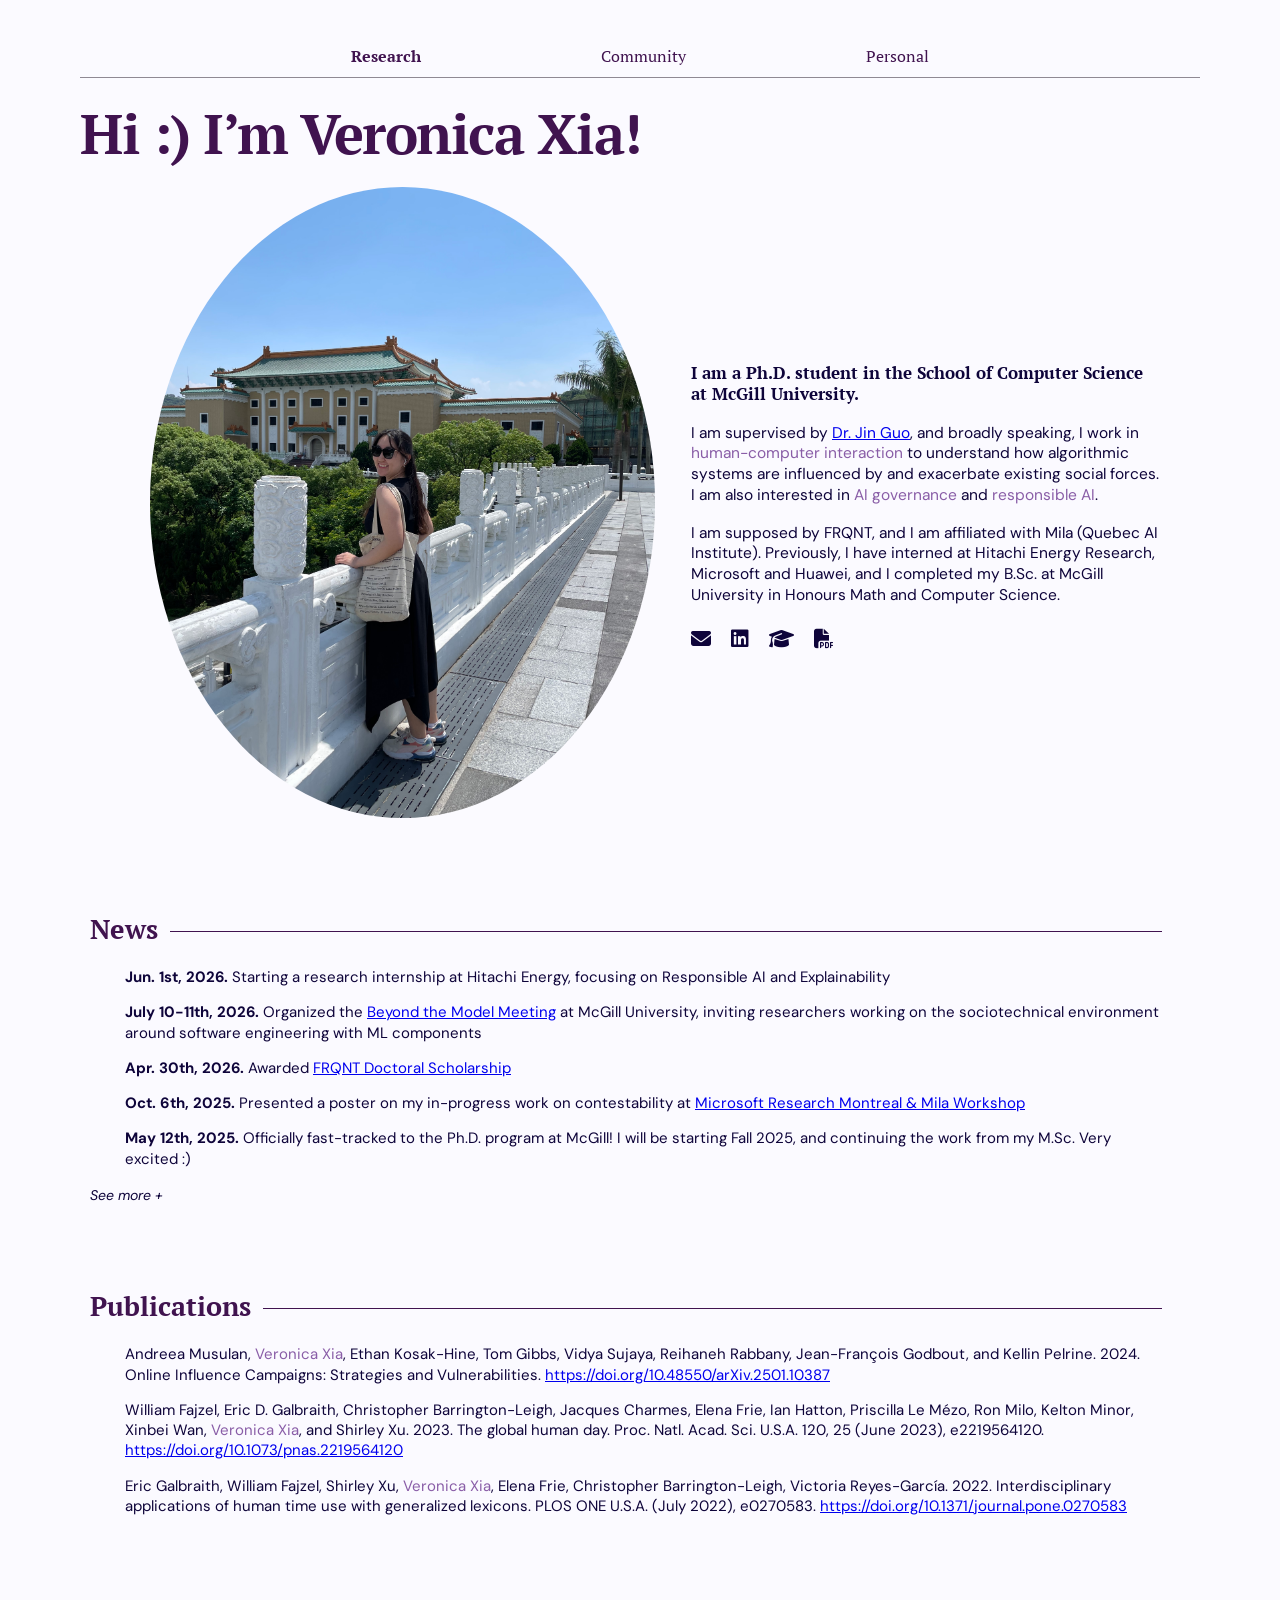
==== index.html @ de38ad65 "Index page and overall structure" ====
<!DOCTYPE html>
<html lang="en">
<head>
  <meta charset="UTF-8">
  <meta name="viewport" content="width=device-width, initial-scale=1.0">
  <title>Veronica Xia</title>
  <link rel="stylesheet" href="style.css">
  <link rel="stylesheet" href="https://cdnjs.cloudflare.com/ajax/libs/font-awesome/6.7.2/css/all.min.css">
  <base target="_blank">
</head>
<body>
  <div class="page">
    <header class="navigation-line">
      <nav class="navigation">
      <a class="navigation-selected" href="index.html">Research</a>
      <a href="community.html">Community</a>
      <a href="personal.html">Personal</a>
      </nav>
    </header>

    <main>
      <section class="intro">
        <h1 id="intro-title">Hi :) I’m Veronica Xia!</h1>
        <div class="intro-content">
          <img class="profile-photo" src="data/profile-photo.jpg">
          <div class="bio">
            <p class="bio-bold">I am a Ph.D. student in the School of Computer Science at McGill University.</p>
            <p>I am supervised by <span class="purple-text"><a href="https://www.cs.mcgill.ca/~jguo/"">Dr. Jin Guo</a></span>, and broadly speaking, I work in <span class="purple-text">human-computer interaction</span> to understand how algorithmic systems are influenced by and exacerbate existing social forces. I am also interested in <span class="purple-text">AI governance</span> and <span class="purple-text">responsible AI</span>.</p>
            <p>I am supposed by FRQNT, and I am affiliated with Mila (Quebec AI Institute). Previously, I have interned at Hitachi Energy Research, Microsoft and Huawei, and I completed my B.Sc. at McGill University in Honours Math and Computer Science.</p>
            <div class="social-links">
              <a href="mailto:veronica.xia@mail.mcgill.ca"><i class="fa-solid fa-envelope"></i></a>
              <a href="https://www.linkedin.com/in/veronicayx"><i class="fa-brands fa-linkedin"></i></a>
              <a href="https://scholar.google.ca/citations?user=LRMbqMIAAAAJ&hl=en"><i class="fa-solid fa-graduation-cap"></i></a>
              <a href="https://drive.google.com/file/d/1QotWp_2pmcUdh-Umr95PuF2S_OHMtBY3/view?usp=drive_link"><i class="fa-solid fa-file-pdf"></i></a>
            </div>
          </div>
        </div>
      </section>

      <section class="content-section news">
        <div class="section-heading">
          <h2>News</h2>
          <span class="heading-line"></span>
        </div>
        <ul class="section-list">
          <li><strong>Jun. 1st, 2026. </strong>Starting a research internship at Hitachi Energy, focusing on Responsible AI and Explainability</li>
          <li><strong>July 10-11th, 2026. </strong>Organized the <a href="https://beyond-the-model-meeting.github.io/">Beyond the Model Meeting</a> at McGill University, inviting researchers working on the sociotechnical environment around software engineering with ML components</li>
          <li><strong>Apr. 30th, 2026. </strong>Awarded <a href="https://frq.gouv.qc.ca/programme/bourses-de-doctorat-en-recherche-2026-2027-b2-volet-regulier-et-volet-reintegration-a-la-recherche/">FRQNT Doctoral Scholarship</a></li>
          <li><strong>Oct. 6th, 2025. </strong>Presented a poster on my in-progress work on contestability at <a href="https://www.microsoft.com/en-us/research/event/microsoft-research-montreal-mila-workshop/"">Microsoft Research Montreal & Mila Workshop</a></li>
          <li><strong>May 12th, 2025. </strong>Officially fast-tracked to the Ph.D. program at McGill! I will be starting Fall 2025, and continuing the work from my M.Sc. Very excited :)</li>
        </ul>
        <details class="section-list-expand">
          <summary>See more</summary>
          <ul class="section-list">
            <li><strong>May 4th-5th, 2025. </strong>Presented in-progress work on contestability at the <a href="https://beyond-the-model-meeting.github.io/">Beyond the Model Meeting</a> in Toronto, Canada</li>
            <li><strong>Apr 16th, 2025. </strong>Presented a poster about contestability in policy at the Dept. of Ethics, Equity, and Policy’s poster showcase. Poster can now be found near McConnell 226 :)</li>
            <li><strong>Apr 1st, 2025. </strong>Awarded <a href="https://nserc-crsng.canada.ca/en/funding-opportunity/canada-graduate-research-scholarship-masters-program#star2">NSERC Canadian Graduate Scholarship - Master’s</a></li>
            <li><strong>Dec 18th, 2024.. </strong>Our preprint <a href="https://arxiv.org/abs/2501.10387">“Online Influence Campaigns: Strategies and Vulnerabilities”</a>, with the Complex Data Lab at McGill, is available on arXiv</a></li>
            <li><strong>Sep 1st, 2024. </strong>Started M.Sc. in Computer Science (Thesis) at McGill University</li>
            <li><strong>Aug. 15th, 2024. </strong>Selected for the <a href="https://www.mcgill.ca/equity-ethics-policy/experiential-learning-programs/research-2-impact-scholars">Research-to-Impact Scholars Program</a> (formerly the Graduate Award Program) organized by the Dept. of Ethics, Equity and Policy</li>
            <li><strong>Apr. 1st, 2024. </strong>Awarded <a href="https://nserc-crsng.canada.ca/en/funding-opportunity/undergraduate-student-research-awards">NSERC Science Undergraduate Research Award</a></li>
          </ul>
        </details>
      </section>

      <section class="content-section publications">
        <div class="section-heading">
          <h2>Publications</h2>
          <span class="heading-line"></span>
        </div>
        <ul class="section-list">
          <li>Andreea Musulan, <span class="purple-text">Veronica Xia</span>, Ethan Kosak-Hine, Tom Gibbs, Vidya Sujaya, Reihaneh Rabbany, Jean-François Godbout, and Kellin Pelrine. 2024. Online Influence Campaigns: Strategies and Vulnerabilities. <a href="https://doi.org/10.48550/arXiv.2501.10387">https://doi.org/10.48550/arXiv.2501.10387</a></li>
          <li>William Fajzel, Eric D. Galbraith, Christopher Barrington-Leigh, Jacques Charmes, Elena Frie, Ian Hatton, Priscilla Le Mézo, Ron Milo, Kelton Minor, Xinbei Wan, <span class="purple-text">Veronica Xia</span>, and Shirley Xu. 2023. The global human day. Proc. Natl. Acad. Sci. U.S.A. 120, 25 (June 2023), e2219564120. <a href="https://doi.org/10.1073/pnas.2219564120">https://doi.org/10.1073/pnas.2219564120</a></li>
          <li>Eric Galbraith, William Fajzel, Shirley Xu, <span class="purple-text">Veronica Xia</span>, Elena Frie, Christopher Barrington-Leigh, Victoria Reyes-García. 2022. Interdisciplinary applications of human time use with generalized lexicons. PLOS ONE U.S.A. (July 2022), e0270583. <a href="https://doi.org/10.1371/journal.pone.0270583">https://doi.org/10.1371/journal.pone.0270583</a></li>
        </ul>
      </section>

    </main>

  </div>

</body>
</html>
---- style.css ----
@import url('https://fonts.googleapis.com/css2?family=DM+Sans:wght@400;500;600;700&family=PT+Serif:wght@400;700&display=swap');


/* DEFINE COLOURS */
:root {
  --purple-extra-light: #fbfaff;
  --purple-dark: #40134f;
  --purple-medium: #895da7;
  --purple-light: #d1d2f9;
  --purple-extra-dark: #0e043a;
}

/* PAGE AS A WHOLE */
* {
  box-sizing: border-box;
}

body {
  margin: 0;
  background: var(--purple-extra-light);
  color: var(--purple-extra-dark);
  font-family: 'DM Sans', sans-serif;
  font-size: 16px;
  line-height: 1.35;
}

.page {
  width: min(100% - 72px, 1120px);
  margin: 0 auto;
  padding: 42px 0 100px;
}

/* NAVIGATION BAR */

.navigation {
  display: flex;
  justify-content: center;
  align-items: center;
  gap: clamp(48px, 17vw, 180px);
  min-height: 35px;
  padding: 0 0 5px;
  color: var(--purple-dark);
  font-family: 'PT Serif', serif;
  font-size: 16px;
}

/* Line */
.navigation-line {
  border-bottom: 1px solid #8f8993;
}

.navigation span {
  white-space: nowrap;
}

.navigation-selected {
    font-weight: 700;
}

.navigation a,
.navigation a:visited,
.navigation a:hover,
.navigation a:active {
  color: inherit;
  text-decoration: none;
}

/* INTRODUCTION */
.intro {
  margin-top: 24px;
}

h1 {
  color: var(--purple-dark);
  font-family: 'PT Serif', serif;
  font-weight: 700;
  margin: 0 0 12px;
  font-size: clamp(2.5rem, 6.4vw, 3.5rem);
  line-height: 1.12;
  letter-spacing: -1.5px;
}

.intro-content {
  display: flex;
  align-items: center;
  gap: 36px;
  padding: 10px 40px;
  margin-left: 30px
}

.profile-photo {
  display: block;
  width: 50%;
  aspect-ratio: 0.80;
  object-fit: cover;
  object-position: center;
  border-radius: 50%;
}

.bio {
  padding-top: 10px;
  font-size: 15.5px;
  line-height: 1.34;
}

.bio p {
  margin: 0 0 17px;
}

.bio .bio-bold {
  font-family: 'PT Serif', serif;
  font-weight: 700;
  font-size: 17px;
  line-height: 1.25;
  margin-bottom: 18px;
}

.purple-text {
  color: var(--purple-medium);
}

.social-links {
  display: flex;
  align-items: center;
  gap: 20px;
  margin-top: 20px;
}

.social-links a {
  color: inherit;
  text-decoration: none;
  font-size: 20px;
  transition: color 0.2s ease;
}

.social-links a:hover {
  color: var(--purple);
}

/* SECTIONS */

h2 {
  color: var(--purple-dark);
  font-family: 'PT Serif', serif;
  font-weight: 700;
}

.content-section {
  margin: 86px 38px 0 10px;
}

.section-heading {
  display: flex;
  align-items: center;
  gap: 12px;
  width: 100%;
}

.section-heading h2 {
  flex: 0 0 auto;
  margin: 0;
  font-size: 27px;
  line-height: 1.15;
}

.heading-line {
  height: 1px;
  flex: 1;
  background: var(--purple-dark);
  transform: translateY(2px);
}

.section-list {
  list-style: none;
  margin: 22px 0 0;
  padding: 0 0 0 35px;
}

.section-list li {
  margin: 0 0 15px;
  font-size: 15px;
}

.section-list-expand {
  margin-top: 12px;
  text-align: left;
}

.section-list-expand summary {
  display: inline-block;
  cursor: pointer;
  font-size: 14px;
  font-style: italic;
  color: inherit;
  list-style: none;
}

.section-list-expand summary::-webkit-details-marker {
  display: none;
}

.section-list-expand summary::after {
  content: " +";
}

.section-list-expand[open] summary::after {
  content: " −";
}

.section-list-expand .news-list {
  margin-top: 16px;
  padding-left: 35px;
  text-align: left;
}



/* Smaller screens */
@media (max-width: 700px) {
  .page {
    width: min(100% - 36px, 560px);
    padding-top: 24px;
  }

  .navigation {
    gap: 0;
    justify-content: space-around;
    font-size: 15px;
  }

  .intro {
    margin-top: 24px;
  }

  h1 {
    font-size: clamp(2.2rem, 9vw, 3.2rem);
    letter-spacing: -1px;
  }

  .intro-content {
    grid-template-columns: 135px minmax(0, 1fr);
    gap: 20px;
    padding: 0;
  }

  .bio {
    padding-top: 0;
    font-size: 14px;
  }

  .bio .bio-lead {
    font-size: 15px;
  }

  .content-section {
    margin: 56px 0 0;
  }

  .section-heading h2 {
    font-size: 25px;
  }

  .news-list {
    padding-left: 18px;
  }
}

@media (max-width: 460px) {
  .intro-content {
    grid-template-columns: 1fr;
  }

  .profile-photo {
    width: 150px;
    aspect-ratio: 1;
    margin: 0 auto 4px;
  }

  .bio {
    font-size: 15px;
  }

  .see-more {
    padding-right: 4%;
  }
}
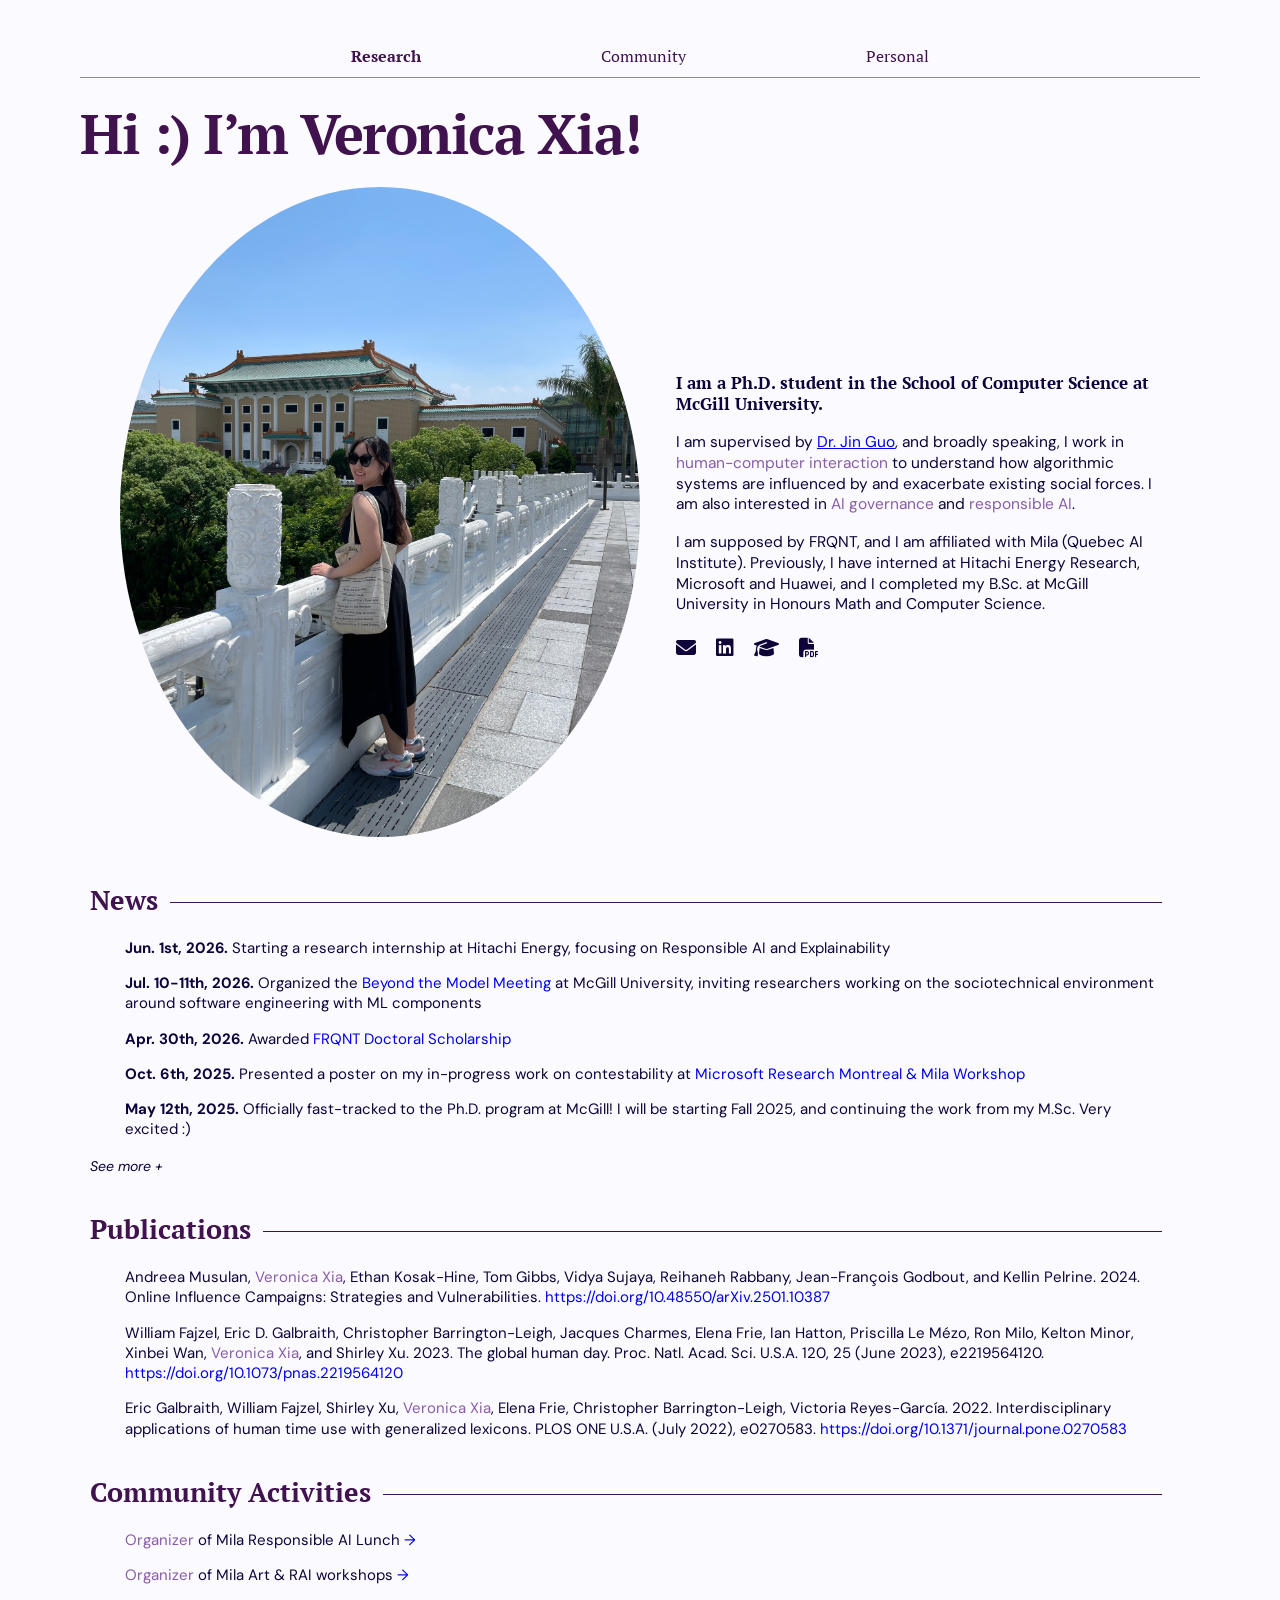
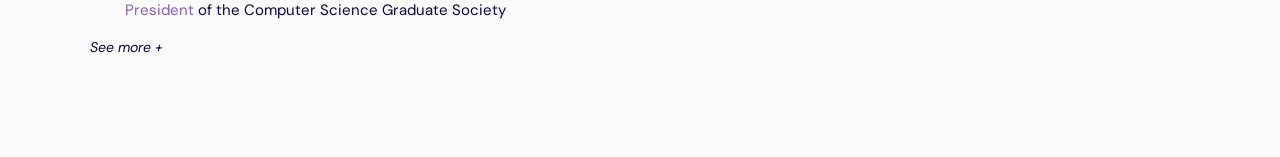
==== commit 5912bf62: "Finish community page" ====
--- a/index.html
+++ b/index.html
@@ -12,13 +12,14 @@
   <div class="page">
     <header class="navigation-line">
       <nav class="navigation">
-      <a class="navigation-selected" href="index.html">Research</a>
-      <a href="community.html">Community</a>
-      <a href="personal.html">Personal</a>
+      <a class="navigation-selected" href="index.html" target="_self">Research</a>
+      <a href="community.html" target="_self">Community</a>
+      <a href="personal.html" target="_self">Personal</a>
       </nav>
     </header>
 
     <main>
+      <!-- Introduction -->
       <section class="intro">
         <h1 id="intro-title">Hi :) I’m Veronica Xia!</h1>
         <div class="intro-content">
@@ -37,14 +38,15 @@
         </div>
       </section>
 
-      <section class="content-section news">
+      <!-- News -->
+      <section class="content-section">
         <div class="section-heading">
           <h2>News</h2>
           <span class="heading-line"></span>
         </div>
         <ul class="section-list">
           <li><strong>Jun. 1st, 2026. </strong>Starting a research internship at Hitachi Energy, focusing on Responsible AI and Explainability</li>
-          <li><strong>July 10-11th, 2026. </strong>Organized the <a href="https://beyond-the-model-meeting.github.io/">Beyond the Model Meeting</a> at McGill University, inviting researchers working on the sociotechnical environment around software engineering with ML components</li>
+          <li><strong>Jul. 10-11th, 2026. </strong>Organized the <a href="https://beyond-the-model-meeting.github.io/">Beyond the Model Meeting</a> at McGill University, inviting researchers working on the sociotechnical environment around software engineering with ML components</li>
           <li><strong>Apr. 30th, 2026. </strong>Awarded <a href="https://frq.gouv.qc.ca/programme/bourses-de-doctorat-en-recherche-2026-2027-b2-volet-regulier-et-volet-reintegration-a-la-recherche/">FRQNT Doctoral Scholarship</a></li>
           <li><strong>Oct. 6th, 2025. </strong>Presented a poster on my in-progress work on contestability at <a href="https://www.microsoft.com/en-us/research/event/microsoft-research-montreal-mila-workshop/"">Microsoft Research Montreal & Mila Workshop</a></li>
           <li><strong>May 12th, 2025. </strong>Officially fast-tracked to the Ph.D. program at McGill! I will be starting Fall 2025, and continuing the work from my M.Sc. Very excited :)</li>
@@ -55,7 +57,7 @@
             <li><strong>May 4th-5th, 2025. </strong>Presented in-progress work on contestability at the <a href="https://beyond-the-model-meeting.github.io/">Beyond the Model Meeting</a> in Toronto, Canada</li>
             <li><strong>Apr 16th, 2025. </strong>Presented a poster about contestability in policy at the Dept. of Ethics, Equity, and Policy’s poster showcase. Poster can now be found near McConnell 226 :)</li>
             <li><strong>Apr 1st, 2025. </strong>Awarded <a href="https://nserc-crsng.canada.ca/en/funding-opportunity/canada-graduate-research-scholarship-masters-program#star2">NSERC Canadian Graduate Scholarship - Master’s</a></li>
-            <li><strong>Dec 18th, 2024.. </strong>Our preprint <a href="https://arxiv.org/abs/2501.10387">“Online Influence Campaigns: Strategies and Vulnerabilities”</a>, with the Complex Data Lab at McGill, is available on arXiv</a></li>
+            <li><strong>Dec 18th, 2024. </strong>Our preprint <a href="https://arxiv.org/abs/2501.10387">“Online Influence Campaigns: Strategies and Vulnerabilities”</a>, with the Complex Data Lab at McGill, is available on arXiv</a></li>
             <li><strong>Sep 1st, 2024. </strong>Started M.Sc. in Computer Science (Thesis) at McGill University</li>
             <li><strong>Aug. 15th, 2024. </strong>Selected for the <a href="https://www.mcgill.ca/equity-ethics-policy/experiential-learning-programs/research-2-impact-scholars">Research-to-Impact Scholars Program</a> (formerly the Graduate Award Program) organized by the Dept. of Ethics, Equity and Policy</li>
             <li><strong>Apr. 1st, 2024. </strong>Awarded <a href="https://nserc-crsng.canada.ca/en/funding-opportunity/undergraduate-student-research-awards">NSERC Science Undergraduate Research Award</a></li>
@@ -63,7 +65,8 @@
         </details>
       </section>
 
-      <section class="content-section publications">
+      <!-- Publications -->
+      <section class="content-section">
         <div class="section-heading">
           <h2>Publications</h2>
           <span class="heading-line"></span>
@@ -75,6 +78,27 @@
         </ul>
       </section>
 
+      <!-- Community Activities -->
+      <section class="content-section">
+        <div class="section-heading">
+          <h2>Community Activities</h2>
+          <span class="heading-line"></span>
+        </div>
+        <ul class="section-list">
+          <li><span class="purple-text">Organizer</span> of Mila Responsible AI Lunch <a href="community.html#rai-lunches" target="_self"><span class="arrow">→</span></a></li>
+          <li><span class="purple-text">Organizer</span> of Mila Art & RAI workshops <a href="community.html#art-rai-workshops" target="_self"><span class="arrow">→</span></a></li>
+          <li><span class="purple-text">President</span> of the Computer Science Graduate Society</li>
+        </ul>
+         <details class="section-list-expand">
+          <summary>See more</summary>
+          <ul class="section-list">
+            <li><strong>2026. </strong><span class="purple-text">Organizer</span> of Beyond the Model Meeting 2026 <a href="https://beyond-the-model-meeting.github.io/"><span class="arrow">→</span></a></li>
+            <li><strong>2022 - 2025. </strong><span class="purple-text">Senior Advisor, President, and VP Events</span> of the McGill AI Society <a href="https://mcgillai.com/"><span class="arrow">→</span></a></li>
+            <li><strong>2021 - 2023. </strong><span class="purple-text">President and VP Communications</span> of Girls Who Code McGill</li>
+          </ul>
+        </details>
+      </section>
+
     </main>
 
   </div>
--- a/style.css
+++ b/style.css
@@ -85,7 +85,6 @@
   align-items: center;
   gap: 36px;
   padding: 10px 40px;
-  margin-left: 30px
 }
 
 .profile-photo {
@@ -119,6 +118,19 @@
   color: var(--purple-medium);
 }
 
+.arrow {
+  cursor: pointer;
+  text-decoration: none;
+}
+
+.section-list a {
+  text-decoration: none;
+}
+
+.section-list a:hover {
+  text-decoration: none;
+}
+
 .social-links {
   display: flex;
   align-items: center;
@@ -137,6 +149,7 @@
   color: var(--purple);
 }
 
+
 /* SECTIONS */
 
 h2 {
@@ -146,7 +159,7 @@
 }
 
 .content-section {
-  margin: 86px 38px 0 10px;
+  margin: 38px 38px 0 10px;
 }
 
 .section-heading {
@@ -207,10 +220,193 @@
   content: " −";
 }
 
-.section-list-expand .news-list {
+.section-list-expand .list {
   margin-top: 16px;
   padding-left: 35px;
   text-align: left;
+}
+
+/* WORKSHOPS */
+
+/* Each workshop */
+.event-panel {
+  border: 4px solid #400078;
+  margin: 30px 70px;
+  background: white;
+}
+
+/* Purple title area */
+.panel-header {
+  background: #400078;
+  color: white;
+  display: grid;
+  grid-template-columns: 1fr 1fr;
+  align-items: center;
+  padding: 13px 8px;
+  margin: 0;
+  min-height: 250px;
+  box-shadow: inset 0 0 0 1px white;
+}
+
+.panel-header-clickable {
+  background: #400078;
+  color: white;
+  display: grid;
+  grid-template-columns: 1fr 1fr;
+  align-items: center;
+  padding: 13px 8px;
+  margin: 0;
+  min-height: 250px;
+  box-shadow: inset 0 0 0 1px white;
+  cursor: pointer;
+}
+
+.event-title-1 h1 {
+  font-family: "PT Serif", Georgia, serif;
+  font-size: 60px;
+  color: white;
+  font-weight: 400;
+  line-height: 1.3;
+  padding-right: 25px;
+  border-right: 1px solid white;
+  text-align: right;
+}
+
+.event-details-1 {
+  padding-left: 25px;
+  font-size: 15px;
+  display: flex;
+  flex-direction: column;
+  flex-shrink: 0;
+}
+
+.event-details-1 a {
+  display: block;
+  margin-bottom: 10px;
+}
+
+.event-title-2 h1 {
+  font-family: "PT Serif", Georgia, serif;
+  font-size: 60px;
+  color: white;
+  font-weight: 400;
+  line-height: 1.3;
+  padding-left: 25px;
+  border-left: 1px solid white;
+}
+
+.event-details-2 {
+  padding-right: 25px;
+  font-size: 15px;
+  display: flex;
+  flex-direction: column;
+  flex-shrink: 0;
+  text-align: right;
+}
+
+.event-details-2 a {
+  display: block;
+  margin-bottom: 10px;
+}
+
+
+/* Workshop details: scroll vertically */
+.individual-event-content {
+  max-height: 360px;
+  overflow-y: auto;
+  padding: 24px 35px;
+  border-top: 4px solid #400078;
+}
+
+/* Each workshop listing */
+.individual-event-item {
+  display: flex;
+  align-items: center;
+  gap: 23px;
+  margin-bottom: 27px;
+}
+
+.individual-event-item:last-child {
+  margin-bottom: 0;
+}
+
+.individual-event-item img {
+  width: 140px;
+  height: 120px;
+  object-fit: cover;
+  flex-shrink: 0;
+}
+
+.individual-event-description h2,
+.individual-event-description p {
+  margin: 0;
+  font-family: "PT Serif", Georgia, serif;
+  font-size: 16px;
+  line-height: 1.3;
+}
+
+.individual-event-description h2 {
+  font-weight: 400;
+}
+
+/* Mobile layout */
+@media (max-width: 600px) {
+  body {
+    padding: 12px;
+  }
+
+  .event-panel {
+    margin-bottom: 20px;
+  }
+
+  .panel-header {
+    min-height: 170px;
+  }
+
+  .panel-header h1,
+  .panel-header h2 {
+    font-size: clamp(29px, 7vw, 44px);
+    line-height: 1.25;
+  }
+
+  .lunches-header,
+  .workshops-header {
+    gap: 10px;
+    padding: 15px 8px;
+  }
+
+  .event-nav {
+    padding-left: 9px;
+  }
+
+  .reverse-nav {
+    padding-left: 0;
+    padding-right: 9px;
+  }
+
+  .event-nav a {
+    font-size: 15px;
+  }
+
+  .workshop-content {
+    max-height: 320px;
+    padding: 20px 15px;
+  }
+
+  .workshop-item {
+    align-items: flex-start;
+    gap: 14px;
+  }
+
+  .workshop-item img {
+    width: 95px;
+    height: 95px;
+  }
+
+  .workshop-description h3,
+  .workshop-description p {
+    font-size: 14px;
+  }
 }
 
 
@@ -260,23 +456,26 @@
     font-size: 25px;
   }
 
-  .news-list {
+  .list {
     padding-left: 18px;
   }
 }
 
 @media (max-width: 460px) {
   .intro-content {
-    grid-template-columns: 1fr;
+    flex-direction: column;
+    align-items: center;
   }
 
   .profile-photo {
     width: 150px;
+    height: auto;
     aspect-ratio: 1;
     margin: 0 auto 4px;
   }
 
   .bio {
+    width: 100%;
     font-size: 15px;
   }
 
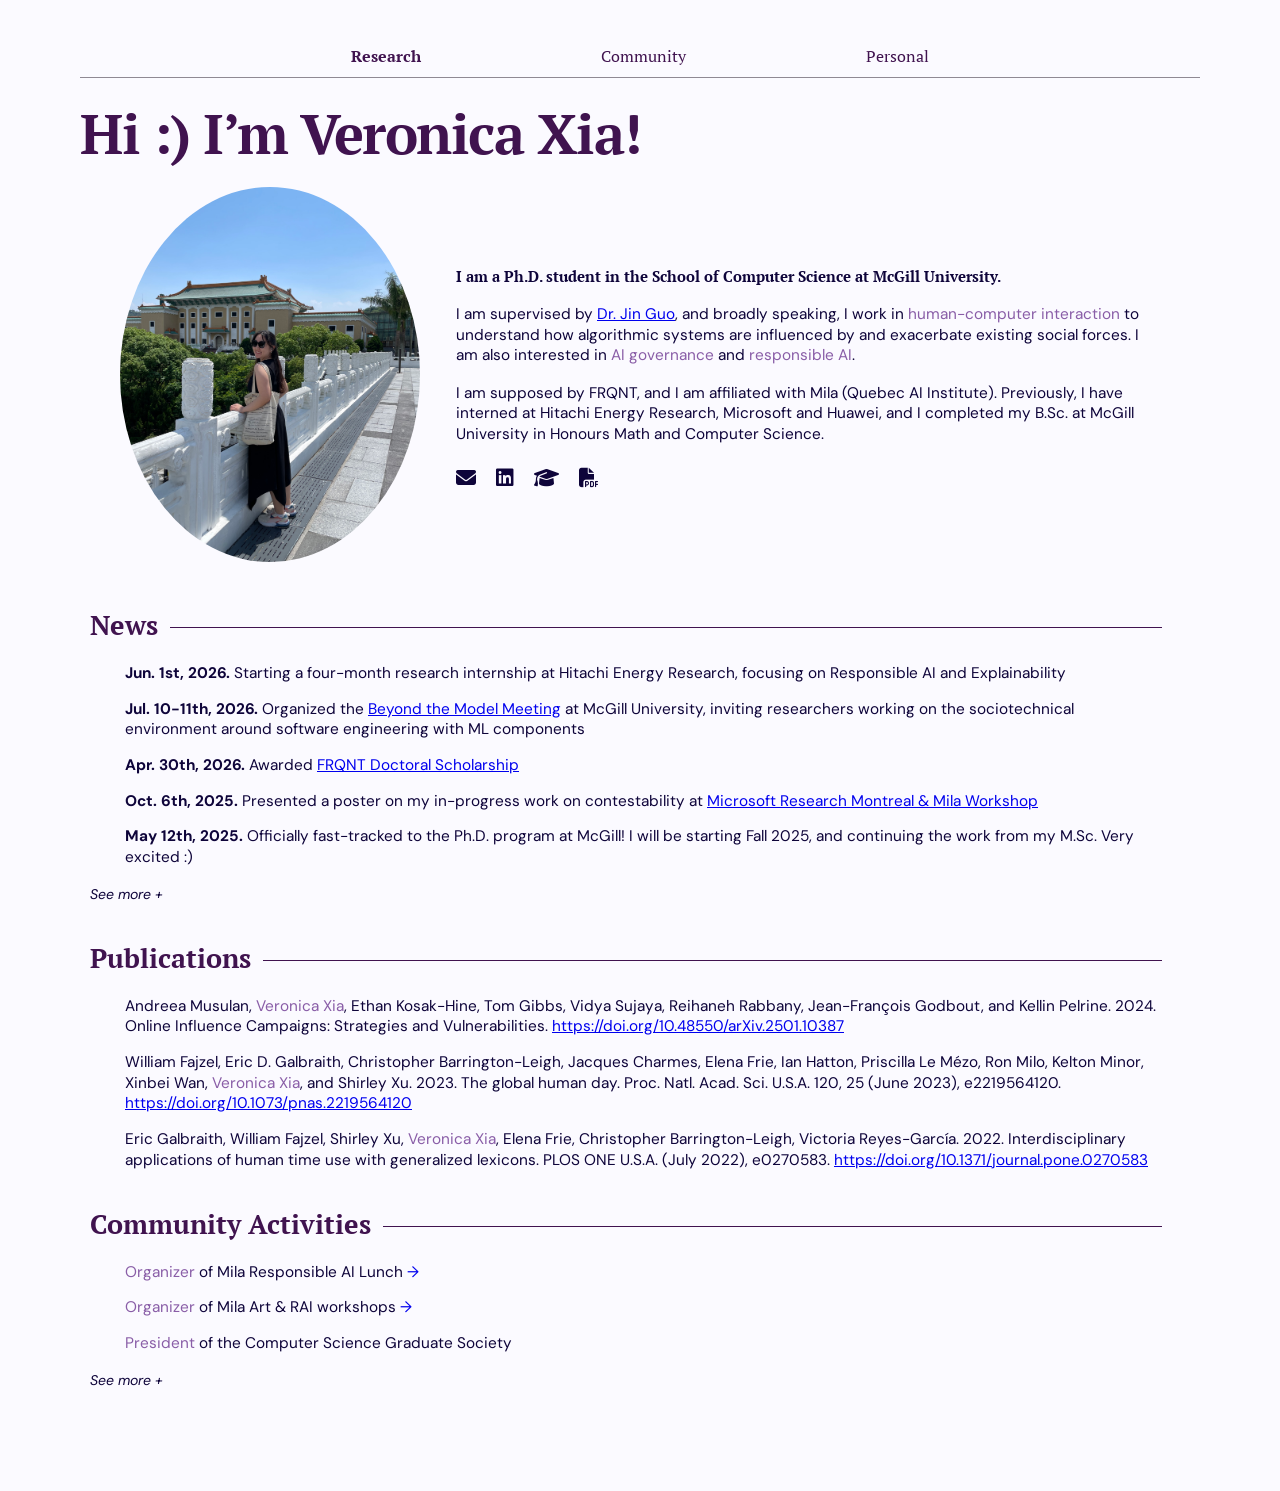
==== commit 23729acc: "clean up css" ====
--- a/index.html
+++ b/index.html
@@ -4,6 +4,7 @@
   <meta charset="UTF-8">
   <meta name="viewport" content="width=device-width, initial-scale=1.0">
   <title>Veronica Xia</title>
+  <link rel="icon" type="image/png" href="./data/favicon.png">
   <link rel="stylesheet" href="style.css">
   <link rel="stylesheet" href="https://cdnjs.cloudflare.com/ajax/libs/font-awesome/6.7.2/css/all.min.css">
   <base target="_blank">
@@ -23,7 +24,7 @@
       <section class="intro">
         <h1 id="intro-title">Hi :) I’m Veronica Xia!</h1>
         <div class="intro-content">
-          <img class="profile-photo" src="data/profile-photo.jpg">
+          <img class="profile-photo" src="data/index/profile-photo.jpg">
           <div class="bio">
             <p class="bio-bold">I am a Ph.D. student in the School of Computer Science at McGill University.</p>
             <p>I am supervised by <span class="purple-text"><a href="https://www.cs.mcgill.ca/~jguo/"">Dr. Jin Guo</a></span>, and broadly speaking, I work in <span class="purple-text">human-computer interaction</span> to understand how algorithmic systems are influenced by and exacerbate existing social forces. I am also interested in <span class="purple-text">AI governance</span> and <span class="purple-text">responsible AI</span>.</p>
@@ -45,7 +46,7 @@
           <span class="heading-line"></span>
         </div>
         <ul class="section-list">
-          <li><strong>Jun. 1st, 2026. </strong>Starting a research internship at Hitachi Energy, focusing on Responsible AI and Explainability</li>
+          <li><strong>Jun. 1st, 2026. </strong>Starting a four-month research internship at Hitachi Energy Research, focusing on Responsible AI and Explainability</li>
           <li><strong>Jul. 10-11th, 2026. </strong>Organized the <a href="https://beyond-the-model-meeting.github.io/">Beyond the Model Meeting</a> at McGill University, inviting researchers working on the sociotechnical environment around software engineering with ML components</li>
           <li><strong>Apr. 30th, 2026. </strong>Awarded <a href="https://frq.gouv.qc.ca/programme/bourses-de-doctorat-en-recherche-2026-2027-b2-volet-regulier-et-volet-reintegration-a-la-recherche/">FRQNT Doctoral Scholarship</a></li>
           <li><strong>Oct. 6th, 2025. </strong>Presented a poster on my in-progress work on contestability at <a href="https://www.microsoft.com/en-us/research/event/microsoft-research-montreal-mila-workshop/"">Microsoft Research Montreal & Mila Workshop</a></li>
@@ -84,15 +85,16 @@
           <h2>Community Activities</h2>
           <span class="heading-line"></span>
         </div>
-        <ul class="section-list">
+        <ul class="section-list-no-underline">
           <li><span class="purple-text">Organizer</span> of Mila Responsible AI Lunch <a href="community.html#rai-lunches" target="_self"><span class="arrow">→</span></a></li>
           <li><span class="purple-text">Organizer</span> of Mila Art & RAI workshops <a href="community.html#art-rai-workshops" target="_self"><span class="arrow">→</span></a></li>
           <li><span class="purple-text">President</span> of the Computer Science Graduate Society</li>
         </ul>
          <details class="section-list-expand">
           <summary>See more</summary>
-          <ul class="section-list">
+          <ul class="section-list-no-underline">
             <li><strong>2026. </strong><span class="purple-text">Organizer</span> of Beyond the Model Meeting 2026 <a href="https://beyond-the-model-meeting.github.io/"><span class="arrow">→</span></a></li>
+            <li><strong>2024 - 2026. </strong><span class="purple-text">Member</span> of the Mila EDI Committee</li>
             <li><strong>2022 - 2025. </strong><span class="purple-text">Senior Advisor, President, and VP Events</span> of the McGill AI Society <a href="https://mcgillai.com/"><span class="arrow">→</span></a></li>
             <li><strong>2021 - 2023. </strong><span class="purple-text">President and VP Communications</span> of Girls Who Code McGill</li>
           </ul>
--- a/style.css
+++ b/style.css
@@ -49,14 +49,12 @@
   border-bottom: 1px solid #8f8993;
 }
 
-.navigation span {
-  white-space: nowrap;
-}
-
+/* Bolded the current page */
 .navigation-selected {
     font-weight: 700;
 }
 
+/* Remove underline for href */
 .navigation a,
 .navigation a:visited,
 .navigation a:hover,
@@ -65,11 +63,12 @@
   text-decoration: none;
 }
 
-/* INTRODUCTION */
+/* INDEX */
 .intro {
   margin-top: 24px;
 }
 
+/* Hi, I'm Veronica header */
 h1 {
   color: var(--purple-dark);
   font-family: 'PT Serif', serif;
@@ -80,6 +79,7 @@
   letter-spacing: -1.5px;
 }
 
+/* Intro */
 .intro-content {
   display: flex;
   align-items: center;
@@ -94,43 +94,34 @@
   object-fit: cover;
   object-position: center;
   border-radius: 50%;
+  width: clamp(200px, 35%, 300px);
 }
 
 .bio {
   padding-top: 10px;
-  font-size: 15.5px;
   line-height: 1.34;
+  font-size: clamp(12px, 1.2vw, 15.5px);
 }
 
 .bio p {
   margin: 0 0 17px;
 }
 
+/* First bolded line in the intro */
 .bio .bio-bold {
   font-family: 'PT Serif', serif;
   font-weight: 700;
-  font-size: 17px;
   line-height: 1.25;
   margin-bottom: 18px;
-}
-
+  font-size: clamp(14px, 1.2vw, 17px);
+}
+
+/* For emphasis */
 .purple-text {
   color: var(--purple-medium);
 }
 
-.arrow {
-  cursor: pointer;
-  text-decoration: none;
-}
-
-.section-list a {
-  text-decoration: none;
-}
-
-.section-list a:hover {
-  text-decoration: none;
-}
-
+/* Icons for LinkedIn, Google Scholar, etc */
 .social-links {
   display: flex;
   align-items: center;
@@ -145,31 +136,23 @@
   transition: color 0.2s ease;
 }
 
-.social-links a:hover {
-  color: var(--purple);
-}
-
-
-/* SECTIONS */
-
-h2 {
+/* Sections (i.e., News, Publications, Community) */
+
+.content-section {
+  margin: 38px 38px 0 10px;
+}
+
+.section-heading {
+  display: flex;
+  align-items: center;
+  gap: 12px;
+  width: 100%;
+}
+
+.section-heading h2 {
   color: var(--purple-dark);
   font-family: 'PT Serif', serif;
   font-weight: 700;
-}
-
-.content-section {
-  margin: 38px 38px 0 10px;
-}
-
-.section-heading {
-  display: flex;
-  align-items: center;
-  gap: 12px;
-  width: 100%;
-}
-
-.section-heading h2 {
   flex: 0 0 auto;
   margin: 0;
   font-size: 27px;
@@ -183,6 +166,7 @@
   transform: translateY(2px);
 }
 
+/* List of items in each section */
 .section-list {
   list-style: none;
   margin: 22px 0 0;
@@ -191,21 +175,43 @@
 
 .section-list li {
   margin: 0 0 15px;
-  font-size: 15px;
-}
-
+  font-size: clamp(12px, 1.2vw, 15.5px);
+}
+
+/* Remove underline for href */
+.section-list-no-underline {
+  list-style: none;
+  margin: 22px 0 0;
+  padding: 0 0 0 35px;
+}
+
+.section-list-no-underline li {
+  margin: 0 0 15px;
+  font-size: clamp(12px, 1.2vw, 15.5px);
+}
+
+.section-list-no-underline a {
+  text-decoration: none;
+}
+
+.section-list-no-underline a:hover {
+  text-decoration: none;
+}
+
+/* Expand for more */
 .section-list-expand {
   margin-top: 12px;
   text-align: left;
 }
 
+/* See more text */
 .section-list-expand summary {
   display: inline-block;
   cursor: pointer;
-  font-size: 14px;
   font-style: italic;
   color: inherit;
   list-style: none;
+  font-size: clamp(11px, 1.2vw, 14px);
 }
 
 .section-list-expand summary::-webkit-details-marker {
@@ -226,30 +232,45 @@
   text-align: left;
 }
 
-/* WORKSHOPS */
-
-/* Each workshop */
+/* To open another link in Community section */
+.arrow {
+  cursor: pointer;
+  text-decoration: none;
+}
+
+/* COMMUNITY */
+
+/* Small heading at the top */
+.small-heading {
+  text-align: center;
+  color: var(--purple-dark);
+  font-family: 'PT Serif', serif;
+  font-variant: small-caps;
+  letter-spacing: 1px;
+}
+
+/* Entire panel for each event */
 .event-panel {
-  border: 4px solid #400078;
-  margin: 30px 70px;
+  border: 5px solid var(--purple-dark);
+  margin: 15px 70px;
   background: white;
 }
 
-/* Purple title area */
+/* Main title area */
 .panel-header {
-  background: #400078;
-  color: white;
+  background: var(--purple-extra-light);
+  color: var(--purple-dark);
   display: grid;
   grid-template-columns: 1fr 1fr;
   align-items: center;
   padding: 13px 8px;
   margin: 0;
   min-height: 250px;
-  box-shadow: inset 0 0 0 1px white;
-}
-
+}
+
+/* Main title area, expandable version */
 .panel-header-clickable {
-  background: #400078;
+  background: var(--purple-dark);
   color: white;
   display: grid;
   grid-template-columns: 1fr 1fr;
@@ -261,14 +282,15 @@
   cursor: pointer;
 }
 
+/* event-title-1 and -2 are for every other event (alternating designs) */
 .event-title-1 h1 {
   font-family: "PT Serif", Georgia, serif;
   font-size: 60px;
-  color: white;
+  color: var(--purple-dark);
   font-weight: 400;
   line-height: 1.3;
   padding-right: 25px;
-  border-right: 1px solid white;
+  border-right: 1px solid var(--purple-dark);
   text-align: right;
 }
 
@@ -278,6 +300,7 @@
   display: flex;
   flex-direction: column;
   flex-shrink: 0;
+  width: 70%;
 }
 
 .event-details-1 a {
@@ -302,6 +325,8 @@
   flex-direction: column;
   flex-shrink: 0;
   text-align: right;
+  width: 70%;
+  margin-left: auto;
 }
 
 .event-details-2 a {
@@ -309,8 +334,7 @@
   margin-bottom: 10px;
 }
 
-
-/* Workshop details: scroll vertically */
+/* More details (individual workshops) */
 .individual-event-content {
   max-height: 360px;
   overflow-y: auto;
@@ -343,87 +367,103 @@
   font-family: "PT Serif", Georgia, serif;
   font-size: 16px;
   line-height: 1.3;
+  font-weight: 400;
 }
 
 .individual-event-description h2 {
-  font-weight: 400;
-}
-
-/* Mobile layout */
-@media (max-width: 600px) {
-  body {
-    padding: 12px;
-  }
-
-  .event-panel {
-    margin-bottom: 20px;
-  }
-
-  .panel-header {
-    min-height: 170px;
-  }
-
-  .panel-header h1,
-  .panel-header h2 {
-    font-size: clamp(29px, 7vw, 44px);
-    line-height: 1.25;
-  }
-
-  .lunches-header,
-  .workshops-header {
-    gap: 10px;
-    padding: 15px 8px;
-  }
-
-  .event-nav {
-    padding-left: 9px;
-  }
-
-  .reverse-nav {
-    padding-left: 0;
-    padding-right: 9px;
-  }
-
-  .event-nav a {
-    font-size: 15px;
-  }
-
-  .workshop-content {
-    max-height: 320px;
-    padding: 20px 15px;
-  }
-
-  .workshop-item {
-    align-items: flex-start;
-    gap: 14px;
-  }
-
-  .workshop-item img {
-    width: 95px;
-    height: 95px;
-  }
-
-  .workshop-description h3,
-  .workshop-description p {
-    font-size: 14px;
-  }
-}
-
-
-
-/* Smaller screens */
+  color: var(--purple-dark);
+}
+
+/* PERSONAL */
+
+/* Longer description */
+.description {
+    max-width: 600px;
+    margin: 0 auto 35px;
+}
+/* Image grid */
+.image-grid {
+  display: grid;
+  grid-template-columns: repeat(3, minmax(0, 1fr));
+  max-width: 750px;
+  margin: 0 auto;  
+}
+
+/* Each card */
+.flip-card {
+  background: transparent;
+  aspect-ratio: 4 / 4;
+  perspective: 1000px;
+}
+
+.flip-card-inner {
+  position: relative;
+  width: 100%;
+  height: 100%;
+  transition: transform 0.6s ease;
+  transform-style: preserve-3d;
+}
+
+/* Flip on hover */
+.flip-card:hover .flip-card-inner {
+  transform: rotateY(180deg);
+}
+
+.flip-card-front,
+.flip-card-back {
+  position: absolute;
+  inset: 0;
+  width: 100%;
+  height: 100%;
+  backface-visibility: hidden;
+  -webkit-backface-visibility: hidden;
+  overflow: hidden;
+}
+
+/* Image on the front */
+.flip-card-front img {
+  width: 100%;
+  height: 100%;
+  object-fit: cover;
+  display: block;
+}
+
+/* Text on the back */
+.flip-card-back {
+  background: var(--purple-dark);
+  color: white;
+  transform: rotateY(180deg);
+  box-sizing: border-box;
+  padding: 20px;
+  display: flex;
+  flex-direction: column;
+  justify-content: center;
+  align-items: center;
+  text-align: center;
+  overflow-y: auto;
+}
+
+.flip-card-back p {
+  font-size: 14px;
+  line-height: 1.6;
+  margin: 0;
+}
+
+/* INDEX PAGE */
 @media (max-width: 700px) {
   .page {
     width: min(100% - 36px, 560px);
     padding-top: 24px;
   }
 
+  /* Navigation */
   .navigation {
     gap: 0;
     justify-content: space-around;
     font-size: 15px;
   }
 
+  /* Introduction */
   .intro {
     margin-top: 24px;
   }
@@ -433,35 +473,6 @@
     letter-spacing: -1px;
   }
 
-  .intro-content {
-    grid-template-columns: 135px minmax(0, 1fr);
-    gap: 20px;
-    padding: 0;
-  }
-
-  .bio {
-    padding-top: 0;
-    font-size: 14px;
-  }
-
-  .bio .bio-lead {
-    font-size: 15px;
-  }
-
-  .content-section {
-    margin: 56px 0 0;
-  }
-
-  .section-heading h2 {
-    font-size: 25px;
-  }
-
-  .list {
-    padding-left: 18px;
-  }
-}
-
-@media (max-width: 460px) {
   .intro-content {
     flex-direction: column;
     align-items: center;
@@ -479,7 +490,129 @@
     font-size: 15px;
   }
 
+  .bio .bio-lead {
+    font-size: 15px;
+  }
+
+  /* Sections */
+  .content-section {
+    margin: 56px 0 0;
+  }
+
+  .section-heading h2 {
+    font-size: 25px;
+  }
+
   .see-more {
     padding-right: 4%;
   }
 }
+
+/* COMMUNITY PAGE */
+@media (max-width: 1000px) {
+  /* General spacing */
+  body {
+    padding: 12px;
+  }
+
+  /* COMMUNITY */
+  /* Event panels */
+  .event-panel {
+    margin: 15px 12px;
+    margin-bottom: 20px;
+    border-width: 3px;
+  }
+
+  .panel-header,
+  .panel-header-clickable {
+    display: flex;
+    flex-direction: column;
+    align-items: center;
+    justify-content: center;
+    gap: 16px;
+    padding: 24px 16px;
+    min-height: 0;
+  }
+
+  .panel-header h1,
+  .panel-header h2 {
+    font-size: clamp(29px, 7vw, 44px);
+    line-height: 1.25;
+  }
+
+  /* Event titles */
+  .event-title-1,
+  .event-title-2 {
+    position: relative;
+    width: 100%;
+    text-align: center;
+  }
+
+  .event-title-1 h1,
+  .event-title-2 h1 {
+    order: 1;
+    font-size: 32px;
+    line-height: 1.2;
+    text-align: center;
+    padding: 0;
+    margin: 0;
+    border: none;
+  }
+
+  /* Event details */
+  .event-details-1,
+  .event-details-2 {
+    order: 2;
+    width: 85%;
+    padding: 16px 0 0;
+    margin: 0;
+    text-align: left;
+    font-size: 14px;
+    border-top: 1px solid currentColor;
+  }
+
+  .event-details-1 a,
+  .event-details-2 a {
+    margin-bottom: 10px;
+  }
+
+  /* Individual workshops */
+  .individual-event-content {
+    padding: 18px;
+    max-height: 320px;
+  }
+
+  .individual-event-item {
+    display: flex;
+    flex-direction: column;
+    align-items: flex-start;
+    gap: 12px;
+    margin-bottom: 27px;
+  }
+
+  .individual-event-item img {
+    width: 100%;
+    height: 180px;
+    object-fit: cover;
+  }
+
+  .individual-event-description {
+    width: 100%;
+  }
+
+  .individual-event-description h2,
+  .individual-event-description p {
+    font-size: 14px;
+  }
+
+  /* Image grid captions */
+  .flip-card-back {
+    padding: 8px;
+  }
+
+  .flip-card-back p {
+    font-size: 8px;
+    line-height: 1.3;
+  }
+}
+
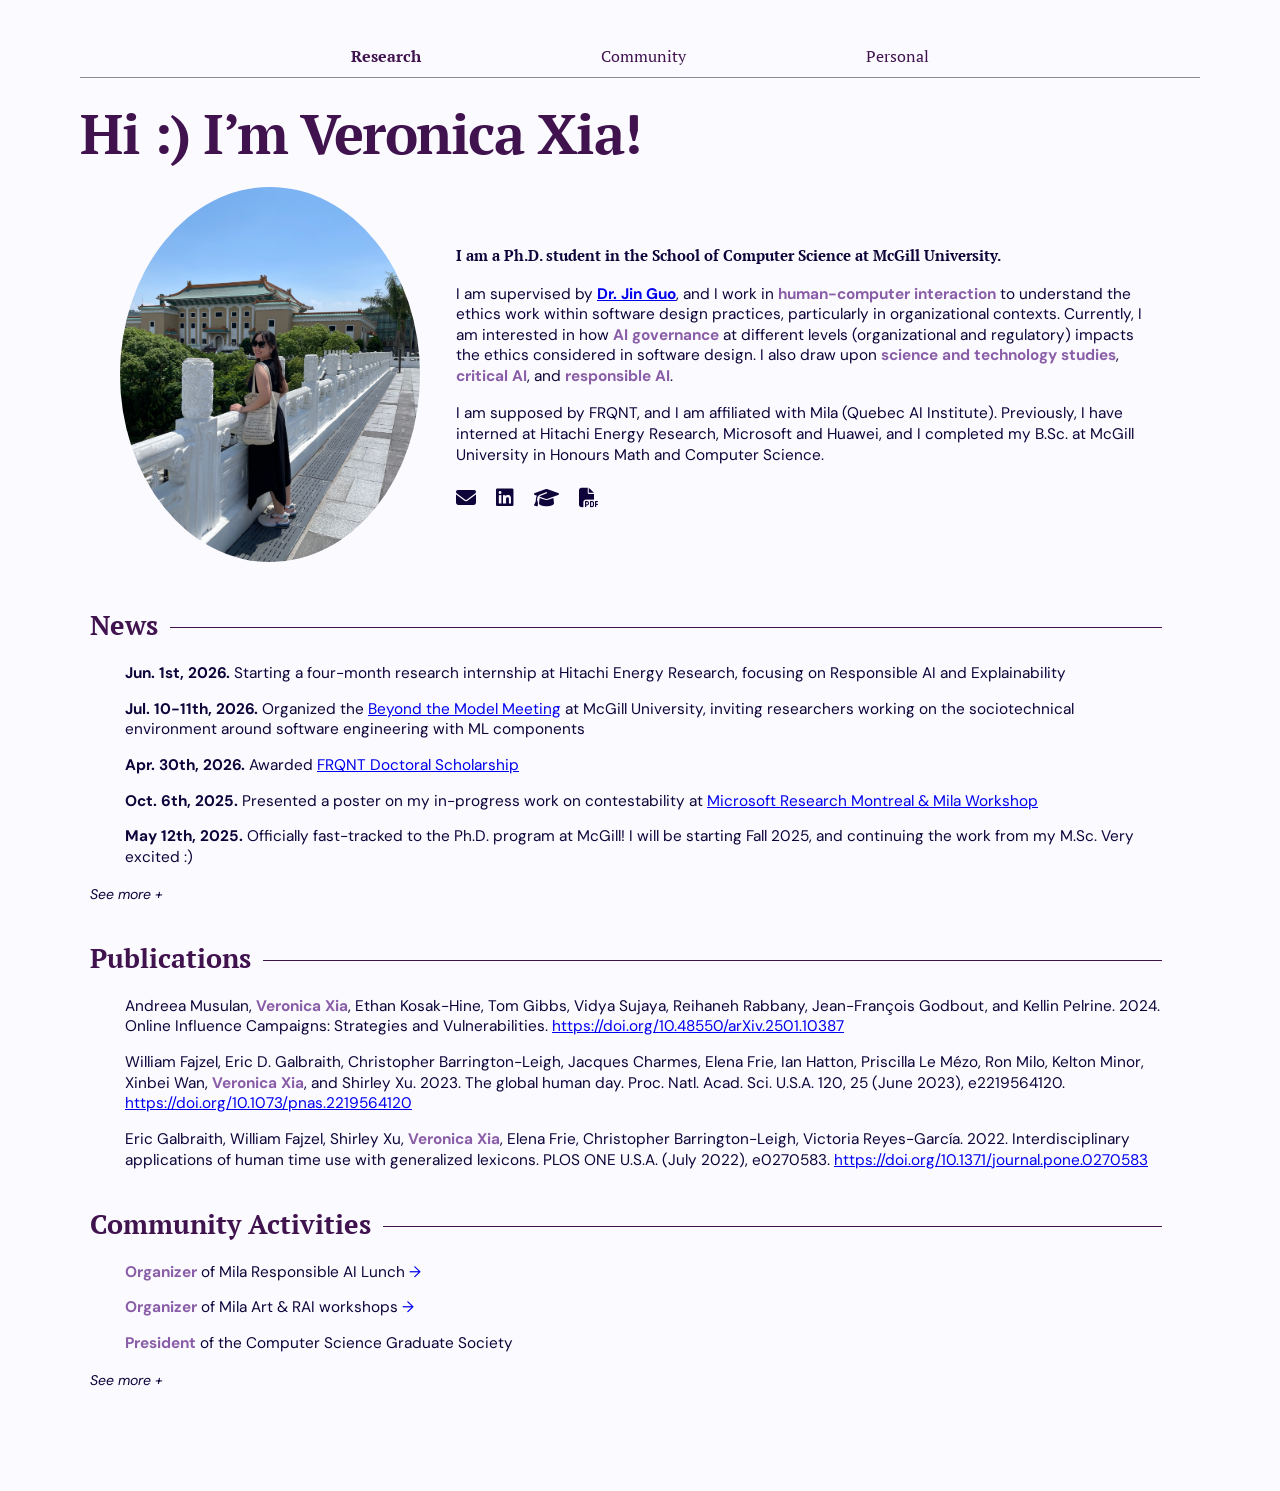
==== commit 19631b09: "update intro description" ====
--- a/index.html
+++ b/index.html
@@ -27,7 +27,7 @@
           <img class="profile-photo" src="data/index/profile-photo.jpg">
           <div class="bio">
             <p class="bio-bold">I am a Ph.D. student in the School of Computer Science at McGill University.</p>
-            <p>I am supervised by <span class="purple-text"><a href="https://www.cs.mcgill.ca/~jguo/"">Dr. Jin Guo</a></span>, and broadly speaking, I work in <span class="purple-text">human-computer interaction</span> to understand how algorithmic systems are influenced by and exacerbate existing social forces. I am also interested in <span class="purple-text">AI governance</span> and <span class="purple-text">responsible AI</span>.</p>
+            <p>I am supervised by <span class="purple-text"><a href="https://www.cs.mcgill.ca/~jguo/"">Dr. Jin Guo</a></span>, and I work in <span class="purple-text">human-computer interaction</span> to understand the ethics work within software design practices, particularly in organizational contexts. Currently, I am interested in how <span class="purple-text">AI governance</span> at different levels (organizational and regulatory) impacts the ethics considered in software design. I also draw upon <span class="purple-text">science and technology studies</span>,  <span class="purple-text">critical AI</span>, and  <span class="purple-text">responsible AI</span>.</p>
             <p>I am supposed by FRQNT, and I am affiliated with Mila (Quebec AI Institute). Previously, I have interned at Hitachi Energy Research, Microsoft and Huawei, and I completed my B.Sc. at McGill University in Honours Math and Computer Science.</p>
             <div class="social-links">
               <a href="mailto:veronica.xia@mail.mcgill.ca"><i class="fa-solid fa-envelope"></i></a>
--- a/style.css
+++ b/style.css
@@ -119,6 +119,7 @@
 /* For emphasis */
 .purple-text {
   color: var(--purple-medium);
+  font-weight: 700;
 }
 
 /* Icons for LinkedIn, Google Scholar, etc */
